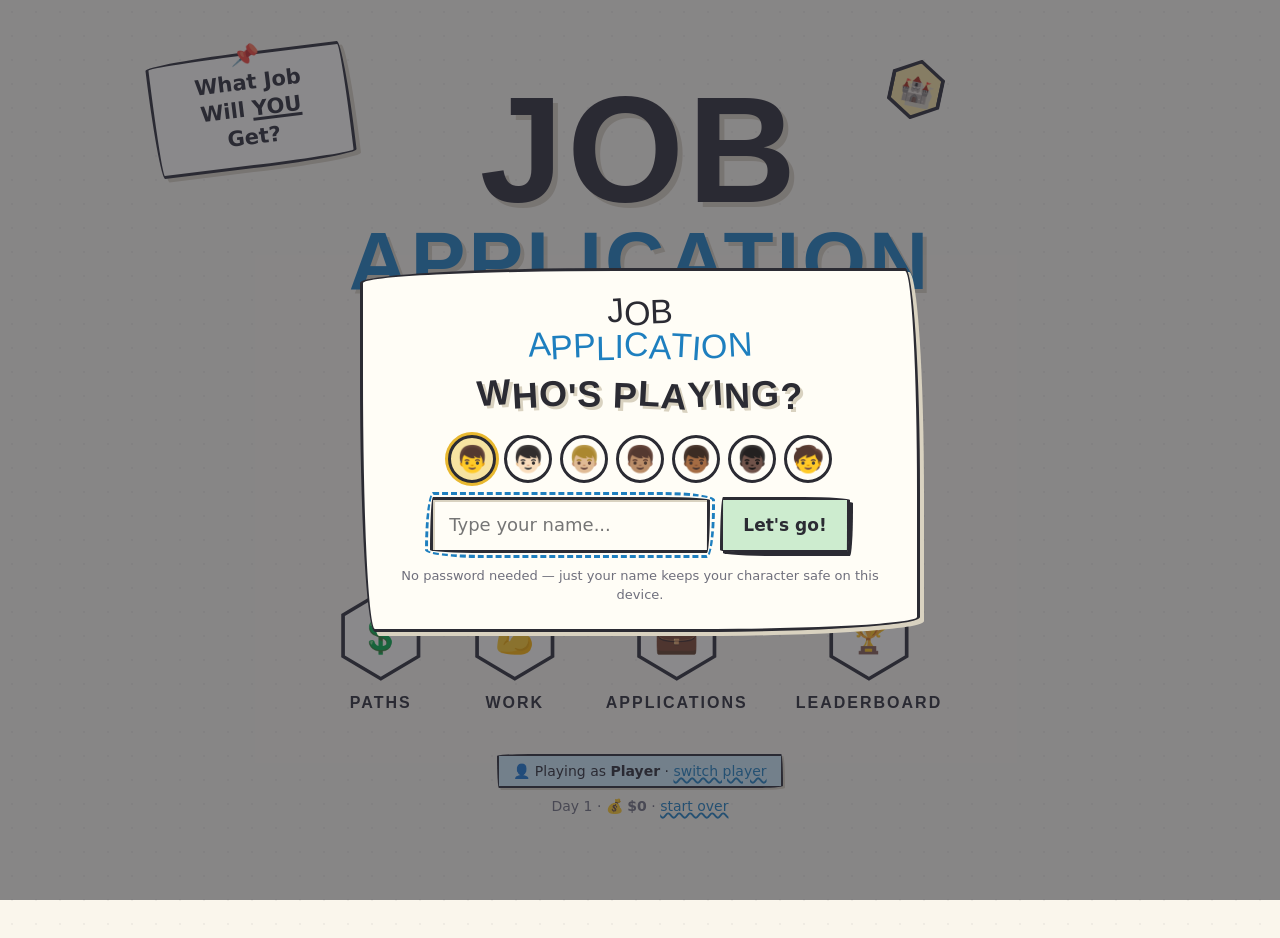
==== index.html @ 4b3ba208 "Add two jobs: Athlete (big pay, short career) and Hardware Store Owner (franchise) ATHLETE 🏀 (epic, " ====
<!DOCTYPE html>
<html lang="en">
<head>
  <meta charset="utf-8">
  <meta name="viewport" content="width=device-width, initial-scale=1">
  <title>Job Application — What Job Will YOU Get?</title>
  <link rel="icon" href="data:image/svg+xml,<svg xmlns=%22http://www.w3.org/2000/svg%22 viewBox=%220 0 100 100%22><text y=%22.9em%22 font-size=%2290%22>🎣</text></svg>">
  <link rel="stylesheet" href="css/style.css">
</head>
<body data-page="home">
  <header id="site-header" hidden></header>
  <main>
    <div class="home-hero">
      <div class="flag">What Job<br>Will <u>YOU</u><br>Get?</div>

      <h1 class="logo">
        <span class="logo-line" data-spiky>JOB</span>
        <span class="logo-badge hex hex-gold"><span>🏰</span></span>
        <span class="logo-line logo-line2" data-spiky>APPLICATION</span>
      </h1>
      <div class="byline">By Jing &amp; Ash Games <span id="home-mythical" class="mythical-badge" hidden title="Owner of the Rainbow Black Diamond Mythical Chest">🌈👑</span></div>

      <a class="play-btn" href="levels.html" data-nav="levels" aria-label="Play">
        <span class="play-tri"></span>
      </a>
      <div class="play-label" data-spiky>PLAY</div>

      <nav class="home-nav">
        <a class="hex-nav" href="paths.html" data-nav="paths">
          <span class="hex"><span>💲</span></span><b>PATHS</b>
        </a>
        <a class="hex-nav" href="levels.html" data-nav="levels">
          <span class="hex"><span>💪</span></span><b>WORK</b>
        </a>
        <a class="hex-nav" href="applications.html" data-nav="applications">
          <span class="hex"><span>💼</span></span><b>APPLICATIONS</b>
        </a>
        <a class="hex-nav" href="leaderboard.html" data-nav="leaderboard">
          <span class="hex"><span>🏆</span></span><b>LEADERBOARD</b>
        </a>
      </nav>

      <section class="home-board" id="home-board" hidden>
        <h3 class="home-board-title" data-spiky>🏆 TOP PLAYERS</h3>
        <div class="lb-list" id="home-board-list"></div>
        <a class="home-board-link linkish" href="leaderboard.html" data-nav="leaderboard">See the full top 15 →</a>
      </section>

      <footer class="home-footer">
        <div class="home-playing">👤 Playing as <b id="home-player">Player</b> · <button class="linkish" id="home-switch">switch player</button></div>
        <div>Day <span id="home-day">1</span> · 💰 <b id="home-wealth">$0</b> · <button class="linkish" id="home-reset">start over</button></div>
      </footer>
    </div>
  </main>

  <script src="js/data.js"></script>
  <script src="js/state.js"></script>
  <script src="js/cloud.js"></script>
  <script src="js/ui.js"></script>
  <script src="js/games/engine.js"></script>
  <script src="js/games/fishing.js"></script>
  <script src="js/games/workshift.js"></script>
  <script src="js/games/chef.js"></script>
  <script src="js/games/miner.js"></script>
  <script src="js/games/prisoner.js"></script>
  <script src="js/games/soldier.js"></script>
  <script src="js/games/peasant.js"></script>
  <script src="js/games/beekeeper.js"></script>
  <script src="js/games/nomad.js"></script>
  <script src="js/games/teacher.js"></script>
  <script src="js/games/criminal.js"></script>
  <script src="js/games/gamer.js"></script>
  <script src="js/games/bodyguard.js"></script>
  <script src="js/games/engineer.js"></script>
  <script src="js/games/executioner.js"></script>
  <script src="js/games/bountyhunter.js"></script>
  <script src="js/games/firefighter.js"></script>
  <script src="js/games/hardware.js"></script>
  <script src="js/games/athlete.js"></script>
  <script src="js/games/dungeoneer.js"></script>
  <script src="js/games/deadshot.js"></script>
  <script src="js/games/jobapplicator.js"></script>
  <script src="js/games/frogkeeper.js"></script>
  <script src="js/games/king.js"></script>
  <script src="js/apply.js"></script>
  <script src="js/pages/home.js"></script>
  <script src="js/pages/paths.js"></script>
  <script src="js/pages/applications.js"></script>
  <script src="js/pages/levels.js"></script>
  <script src="js/pages/leaderboard.js"></script>
  <script>Boot();</script>
</body>
</html>
---- css/style.css ----
/* ============================================================
   JOB APPLICATION — the look.
   A pencil sketch that came to life: warm paper, graphite ink,
   marker-blue sea, coin gold. Hexagons everywhere (Asher's
   signature shape) and every border a little bit wobbly,
   like it was drawn by hand.
   ============================================================ */

:root {
  --paper: #faf6ec;
  --paper-2: #f3edde;
  --paper-shadow: #d9d2c0;
  --ink: #2b2b33;
  --pencil: #6f6f7c;
  --sea: #1e7fbf;
  --sea-light: #cde9f6;
  --money: #e8b830;
  --money-light: #f7e3a1;
  --go: #3fa555;
  --go-light: #cdeccf;
  --danger: #d9534f;
  --danger-light: #f6cccb;

  --font-display: 'Impact', 'Arial Black', 'Franklin Gothic Bold', sans-serif;
  --font-body: 'Trebuchet MS', 'Comic Sans MS', 'Segoe UI', system-ui, sans-serif;

  /* the hand-drawn wobble */
  --wobble: 255px 15px 225px 15px / 15px 225px 15px 255px;
  --wobble-2: 15px 225px 15px 255px / 255px 15px 225px 15px;
}

* { box-sizing: border-box; }

html, body { margin: 0; padding: 0; }

body {
  background-color: var(--paper);
  background-image: radial-gradient(rgba(43, 43, 51, 0.05) 1px, transparent 1.5px);
  background-size: 24px 24px;
  color: var(--ink);
  font-family: var(--font-body);
  line-height: 1.45;
  min-height: 100vh;
}

main { max-width: 1100px; margin: 0 auto; padding: 18px 18px 60px; }

h1 {
  font-family: var(--font-display);
  font-size: clamp(44px, 7vw, 72px);
  letter-spacing: 2px;
  margin: 10px 0 18px;
  text-shadow: 4px 4px 0 var(--paper-shadow);
}

h2 { font-family: var(--font-display); letter-spacing: 1px; }

/* spiky hand-lettering: each letter gets its own tilt (set by JS) */
.spiky span { display: inline-block; }

u { text-decoration-thickness: 3px; }

/* ---- hand-drawn cards & buttons ------------------------------ */
.card {
  background: #fffdf6;
  border: 3px solid var(--ink);
  border-radius: var(--wobble);
  box-shadow: 4px 4px 0 var(--paper-shadow);
  padding: 16px 18px;
}

.card h3 {
  margin: 0 0 8px;
  font-size: 14px;
  letter-spacing: 2px;
  text-transform: uppercase;
  color: var(--pencil);
}

.btn {
  display: inline-flex;
  align-items: center;
  justify-content: center;
  gap: 8px;
  font-family: var(--font-body);
  font-weight: bold;
  font-size: 17px;
  color: var(--ink);
  background: #fffdf6;
  border: 3px solid var(--ink);
  border-radius: var(--wobble-2);
  box-shadow: 3px 3px 0 var(--ink);
  padding: 10px 20px;
  cursor: pointer;
  text-decoration: none;
  transition: transform 0.06s ease, box-shadow 0.06s ease;
  touch-action: manipulation;
}

.btn:active { transform: translate(3px, 3px); box-shadow: 0 0 0 var(--ink); }
.btn:disabled { opacity: 0.55; cursor: default; }
.btn-go { background: var(--go-light); }
.btn-danger { background: var(--danger-light); }
.btn-money { background: var(--money-light); }
.btn-wait { background: var(--paper-2); }

.btn:focus-visible, a:focus-visible {
  outline: 3px dashed var(--sea);
  outline-offset: 3px;
}

.linkish {
  background: none; border: none; padding: 0;
  font: inherit; color: var(--sea);
  text-decoration: underline wavy 1.5px;
  cursor: pointer;
}

.shake { animation: shake 0.4s ease; }
@keyframes shake {
  0%, 100% { transform: translateX(0); }
  25% { transform: translateX(-6px) rotate(-2deg); }
  75% { transform: translateX(6px) rotate(2deg); }
}

.hint { color: var(--pencil); font-size: 14px; }

.danger-text { color: var(--danger); }

/* ---- hexagons (Asher's favorite shape) ----------------------- */
.hex {
  --hex-size: 64px;
  width: var(--hex-size);
  height: calc(var(--hex-size) * 1.05);
  clip-path: polygon(50% 0%, 96% 26%, 96% 74%, 50% 100%, 4% 74%, 4% 26%);
  background: var(--ink);
  display: grid;
  place-items: center;
  flex: none;
}

.hex > span {
  width: calc(100% - 8px);
  height: calc(100% - 8px);
  clip-path: polygon(50% 0%, 96% 26%, 96% 74%, 50% 100%, 4% 74%, 4% 26%);
  background: #fffdf6;
  display: grid;
  place-items: center;
  font-size: calc(var(--hex-size) * 0.42);
  font-weight: bold;
}

.hex-small { --hex-size: 38px; margin-left: auto; }
.hex-gold > span { background: var(--money-light); }

/* ---- top bar -------------------------------------------------- */
#site-header {
  position: sticky;
  top: 0;
  z-index: 30;
  display: flex;
  align-items: center;
  gap: 12px;
  padding: 10px 16px;
  background: var(--paper);
  border-bottom: 3px solid var(--ink);
}

#site-header[hidden] { display: none; }

.home-hex {
  font-size: 22px;
  text-decoration: none;
  border: 3px solid var(--ink);
  border-radius: var(--wobble-2);
  background: #fffdf6;
  padding: 4px 10px;
  box-shadow: 2px 2px 0 var(--paper-shadow);
}

#site-header nav { display: flex; gap: 6px; flex-wrap: wrap; }

#site-header nav a {
  font-family: var(--font-display);
  font-size: 15px;
  letter-spacing: 1.5px;
  color: var(--ink);
  text-decoration: none;
  padding: 7px 13px;
  border: 3px solid transparent;
  border-radius: var(--wobble-2);
}

#site-header nav a:hover { border-color: var(--ink); }
#site-header nav a.active {
  border-color: var(--ink);
  background: var(--money-light);
  box-shadow: 2px 2px 0 var(--paper-shadow);
}

.wealth-pill {
  margin-left: auto;
  border: 3px solid var(--ink);
  border-radius: var(--wobble);
  background: var(--money-light);
  padding: 6px 14px;
  font-size: 16px;
  white-space: nowrap;
  box-shadow: 2px 2px 0 var(--paper-shadow);
}

.wealth-pill b { font-variant-numeric: tabular-nums; }

.player-pill {
  margin-left: auto;
  font-family: var(--font-body);
  font-size: 15px;
  border: 3px solid var(--ink);
  border-radius: var(--wobble);
  background: var(--sea-light);
  padding: 6px 12px;
  cursor: pointer;
  white-space: nowrap;
  box-shadow: 2px 2px 0 var(--paper-shadow);
}

.player-pill + .wealth-pill { margin-left: 0; }
.player-pill:active { transform: translate(2px, 2px); box-shadow: 0 0 0 var(--paper-shadow); }

/* ---- HOME ------------------------------------------------------ */
.home-hero {
  min-height: calc(100vh - 40px);
  display: flex;
  flex-direction: column;
  align-items: center;
  justify-content: center;
  text-align: center;
  position: relative;
  padding: 30px 8px;
}

.flag {
  position: absolute;
  top: 4%;
  left: 4%;
  width: 200px;
  transform: rotate(-7deg);
  background: #fffdf6;
  border: 3px solid var(--ink);
  border-radius: var(--wobble);
  box-shadow: 4px 4px 0 var(--paper-shadow);
  padding: 14px 16px;
  font-size: 21px;
  font-weight: bold;
  line-height: 1.3;
}

.flag::before {
  content: '📌';
  position: absolute;
  top: -14px;
  left: 50%;
  transform: translateX(-50%) rotate(10deg);
  font-size: 22px;
}

.logo { margin: 0; position: relative; line-height: 0.95; }

.logo-line {
  display: block;
  font-family: var(--font-display);
  font-size: clamp(72px, 15vw, 150px);
  letter-spacing: 4px;
  text-shadow: 5px 5px 0 var(--paper-shadow);
}

.logo-line2 {
  font-size: clamp(38px, 8vw, 82px);
  letter-spacing: 3px;
  color: var(--sea);
  text-shadow: 4px 4px 0 var(--paper-shadow);
}

.logo-badge {
  --hex-size: 58px;
  position: absolute;
  top: -20px;
  right: -14px;
  transform: rotate(12deg);
}

.byline {
  margin-top: 14px;
  color: var(--pencil);
  font-size: 16px;
  text-decoration: underline wavy 1.5px;
}

.mythical-badge { text-decoration: none; font-size: 18px; }

.play-btn {
  margin-top: 38px;
  width: 118px;
  height: 118px;
  border: 7px solid var(--ink);
  border-radius: 50%;
  background: #fffdf6;
  display: grid;
  place-items: center;
  box-shadow: 5px 5px 0 var(--paper-shadow);
  transition: transform 0.12s ease;
}

.play-btn:hover { transform: scale(1.07) rotate(-3deg); }
.play-btn:active { transform: scale(0.96); }

.play-tri {
  width: 0;
  height: 0;
  border-left: 46px solid var(--ink);
  border-top: 29px solid transparent;
  border-bottom: 29px solid transparent;
  margin-left: 12px;
}

.play-label {
  margin-top: 10px;
  font-family: var(--font-display);
  font-size: 30px;
  letter-spacing: 6px;
}

.home-nav {
  display: flex;
  gap: clamp(18px, 5vw, 48px);
  margin-top: 44px;
  flex-wrap: wrap;
  justify-content: center;
}

.hex-nav {
  display: flex;
  flex-direction: column;
  align-items: center;
  gap: 10px;
  text-decoration: none;
  color: var(--ink);
}

.hex-nav .hex { --hex-size: 86px; transition: transform 0.12s ease; }
.hex-nav:hover .hex { transform: rotate(-6deg) scale(1.08); }
.hex-nav b { font-family: var(--font-display); letter-spacing: 2px; font-size: 16px; }

.home-footer { margin-top: 40px; color: var(--pencil); font-size: 14px; display: grid; gap: 8px; justify-items: center; }

.home-playing {
  background: var(--sea-light);
  border: 2.5px solid var(--ink);
  border-radius: var(--wobble);
  padding: 5px 14px;
  color: var(--ink);
  box-shadow: 2px 2px 0 var(--paper-shadow);
}

/* ---- PATHS ------------------------------------------------------ */
.paths-layout {
  display: grid;
  grid-template-columns: 280px 1fr;
  gap: 20px;
  align-items: start;
}

.paths-side { display: grid; gap: 16px; }

.your-path-card { text-align: center; }
.path-name { font-family: var(--font-display); font-size: 34px; letter-spacing: 1px; }
.path-emoji { font-size: 44px; margin-top: 6px; }

.change-card { transform: rotate(-1deg); }

.trail {
  position: relative;
  min-height: 720px;
  overflow: hidden;
  border-radius: var(--wobble-2);
}

.trail svg { position: absolute; inset: 0; width: 100%; height: 100%; }

.trail-watermark {
  position: absolute;
  inset: 0;
  display: grid;
  place-items: center;
  font-family: var(--font-display);
  font-size: clamp(54px, 10vw, 110px);
  letter-spacing: 6px;
  color: rgba(43, 43, 51, 0.07);
  -webkit-text-stroke: 2px rgba(43, 43, 51, 0.14);
  transform: rotate(-9deg);
  pointer-events: none;
  user-select: none;
}

.trail-nodes { position: absolute; inset: 0; }

.trail-node {
  position: absolute;
  transform: translate(-50%, -50%);
  display: flex;
  flex-direction: column;
  align-items: center;
  gap: 6px;
}

.trail-node .hex { --hex-size: 72px; }

.trail-node.boss .hex { --hex-size: 96px; }

.trail-node.locked .hex > span { background: #4a4a55; font-size: 30px; }
.trail-node.boss.locked .hex { background: #1c1c22; }
.trail-node.boss.locked .hex > span { background: #33333d; }

.trail-node.current .hex { background: var(--money); animation: node-pulse 1.6s ease infinite; }
.trail-node.current .hex > span { background: var(--money-light); }

.trail-node.done .hex { background: var(--go); }
.trail-node.done .hex > span { background: var(--go-light); color: var(--go); font-size: 34px; }

@keyframes node-pulse {
  0%, 100% { transform: scale(1); }
  50% { transform: scale(1.06) rotate(2deg); }
}

.node-label {
  background: #fffdf6;
  border: 2.5px solid var(--ink);
  border-radius: var(--wobble);
  padding: 3px 10px;
  font-size: 13px;
  white-space: nowrap;
  box-shadow: 2px 2px 0 var(--paper-shadow);
}

.trail-node.locked .node-label { color: var(--pencil); background: var(--paper-2); }

/* ---- APPLICATIONS ------------------------------------------------ */
.apps-layout {
  display: grid;
  grid-template-columns: minmax(300px, 5fr) 7fr;
  gap: 26px;
  align-items: start;
}

.script-label {
  font-family: 'Comic Sans MS', 'Segoe Print', 'Bradley Hand', cursive;
  font-size: 30px;
  margin: 0 0 12px;
  transform: rotate(-2deg);
}

.offer-timer {
  display: inline-block;
  margin-bottom: 12px;
  border: 2.5px solid var(--ink);
  border-radius: var(--wobble);
  background: var(--sea-light);
  padding: 4px 12px;
  font-size: 14px;
  font-weight: bold;
  font-variant-numeric: tabular-nums;
  box-shadow: 2px 2px 0 var(--paper-shadow);
}

.offer-card { margin-bottom: 16px; }
.empty-card { color: var(--pencil); text-align: center; }

.job-card-head { display: flex; align-items: center; gap: 10px; flex-wrap: wrap; }
.job-card-name { font-size: 22px; }

.rarity-chip {
  border: 2.5px solid var(--chip, var(--pencil));
  color: var(--chip, var(--pencil));
  border-radius: var(--wobble);
  padding: 1px 10px;
  font-size: 13px;
  font-weight: bold;
  background: #fffdf6;
}

.job-card-stats { margin-top: 10px; display: grid; gap: 3px; font-size: 15px; }

.offer-actions { display: flex; gap: 12px; margin-top: 14px; }

/* the shop */
.shop { position: relative; }

.shop-sign-post { text-align: center; margin-bottom: 14px; }

.shop-sign {
  display: inline-block;
  font-family: var(--font-display);
  font-size: 34px;
  letter-spacing: 5px;
  background: #fffdf6;
  border: 3.5px solid var(--ink);
  border-radius: var(--wobble);
  box-shadow: 4px 4px 0 var(--paper-shadow);
  padding: 8px 34px;
  transform: rotate(-2deg);
  position: relative;
}

.shop-sign::before {
  content: '';
  position: absolute;
  top: -26px;
  left: 50%;
  width: 3px;
  height: 26px;
  background: var(--ink);
}

.shop-head-row { display: flex; align-items: center; gap: 14px; flex-wrap: wrap; }

.shop-section {
  font-family: var(--font-display);
  font-size: 24px;
  letter-spacing: 3px;
  margin: 18px 0 10px;
  border: 3px solid var(--ink);
  border-radius: var(--wobble-2);
  display: inline-block;
  padding: 3px 16px;
  background: var(--sea-light);
  box-shadow: 3px 3px 0 var(--paper-shadow);
}

.luck-pill {
  border: 2.5px solid var(--ink);
  border-radius: var(--wobble);
  background: var(--go-light);
  padding: 4px 12px;
  font-size: 14px;
}

.shop-grid {
  display: grid;
  grid-template-columns: repeat(auto-fill, minmax(155px, 1fr));
  gap: 14px;
}

.shop-item {
  display: flex;
  flex-direction: column;
  align-items: center;
  gap: 7px;
  text-align: center;
  padding: 14px 10px;
}

.shop-item.owned { background: var(--paper-2); border-style: dashed; }
.shop-emoji { font-size: 42px; line-height: 1; }
.shop-name { font-size: 15px; }
.shop-blurb { font-size: 13px; color: var(--pencil); flex: 1; }
.shop-stock { font-size: 11px; color: var(--pencil); letter-spacing: .3px; }
.lucky-complete { grid-column: 1 / -1; background: var(--money-light); }
.shop-note { font-size: 12px; color: var(--pencil); margin: -2px 0 8px; }
.potion-item .shop-emoji { animation: potion-bob 2.4s ease-in-out infinite; }
.potion-glug { font-size: 72px; text-align: center; animation: potion-bob 1.6s ease-in-out infinite; }
.potion-reveal { text-align: center; }
@keyframes potion-bob { 0%, 100% { transform: translateY(0) rotate(-3deg); } 50% { transform: translateY(-5px) rotate(3deg); } }

.owned-badge {
  border: 2.5px solid var(--money);
  color: #9a7714;
  background: var(--money-light);
  border-radius: var(--wobble);
  font-weight: bold;
  font-size: 13px;
  padding: 3px 12px;
}

.mythical {
  margin-top: 20px;
  background: var(--ink);
  color: var(--paper);
  border: 4px solid transparent;
  border-image: linear-gradient(60deg, #e74c3c, #e8b830, #3fa555, #1e7fbf, #8d5bd4, #e74c3c) 1;
  box-shadow: 5px 5px 0 var(--paper-shadow);
}

.mythical-inner { text-align: center; display: grid; gap: 8px; justify-items: center; }
.mythical .shop-name { font-size: 18px; }
.mythical .shop-blurb { color: #cfcfd8; }
.mythical-emoji { font-size: 56px; animation: myth-glow 2.4s ease infinite; }
.mythical-actions { display: flex; gap: 12px; flex-wrap: wrap; justify-content: center; }

@keyframes myth-glow {
  0%, 100% { transform: scale(1) rotate(-3deg); filter: drop-shadow(0 0 2px #fff); }
  50% { transform: scale(1.12) rotate(3deg); filter: drop-shadow(0 0 12px #ffe9a8); }
}

/* ---- LEVELS: fishing & work days ---------------------------------- */
.fishing-layout, .work-layout {
  display: grid;
  grid-template-columns: 265px 1fr;
  gap: 18px;
  align-items: start;
  margin-top: 8px;
}

.fishing-side { display: grid; gap: 14px; }

.hud-card .hud-job { font-family: var(--font-display); font-size: 24px; letter-spacing: 1px; }
.hud-line { font-size: 15px; margin: 3px 0; color: var(--ink); }
.hp-line .hearts { font-size: 16px; letter-spacing: 2px; vertical-align: middle; }

.collection { list-style: none; margin: 0; padding: 0; max-height: 240px; overflow-y: auto; }
.collection li {
  display: flex;
  justify-content: space-between;
  gap: 10px;
  padding: 4px 2px;
  border-bottom: 2px dashed var(--paper-shadow);
  font-size: 15px;
}
.collection li b { font-variant-numeric: tabular-nums; white-space: nowrap; }
.collection li.empty { color: var(--pencil); border: none; }
.collection-total { margin-top: 8px; font-size: 16px; }
.collection-total b { color: #9a7714; }

/* the fishing ROD card + the per-job GEAR card + upgrades */
.rod-name, .gear-now { font-size: 18px; margin-bottom: 2px; }
.rod-emoji, .gear-emoji { font-size: 22px; }
.rod-buy, .gear-buy { width: 100%; margin-top: 8px; font-size: 14px; }
.rod-hint { margin: 6px 0 0; font-size: 13px; text-align: center; }
.rod-max {
  margin-top: 8px; text-align: center; font-family: var(--font-display);
  letter-spacing: 1px; color: #9a7714;
}

.fishing-main { display: flex; flex-direction: column; gap: 12px; align-items: center; }

.shift-bar {
  position: relative;
  width: 100%;
  height: 30px;
  border: 3px solid var(--ink);
  border-radius: var(--wobble);
  background: #fffdf6;
  overflow: hidden;
  box-shadow: 3px 3px 0 var(--paper-shadow);
}

.shift-bar.small { height: 22px; box-shadow: none; }

.shift-fill {
  height: 100%;
  width: 100%;
  background: repeating-linear-gradient(-45deg, var(--money-light), var(--money-light) 12px, var(--money) 12px, var(--money) 24px);
  transition: width 0.2s linear;
}

.shift-bar span {
  position: absolute;
  right: 12px;
  top: 50%;
  transform: translateY(-50%);
  font-weight: bold;
  font-size: 14px;
  white-space: nowrap;
}

.canvas-frame {
  position: relative;
  width: 100%;
  padding: 6px;
  border-radius: var(--wobble-2);
}

.canvas-frame canvas {
  display: block;
  width: 100%;
  height: auto;
  border-radius: 12px;
  cursor: crosshair;
  /* The canvas owns every touch gesture on it: taps fire instantly and
     finger-drags track properly, instead of the browser stealing them
     for scrolling/zoom (which made games feel dead to the touch). */
  touch-action: none;
  user-select: none;
  -webkit-user-select: none;
  -webkit-touch-callout: none;
}

.action-btn { font-size: 24px; padding: 14px 42px; min-width: 240px; }

/* the CATCH! banner */
.catch-banner {
  position: absolute;
  left: 50%;
  top: 12%;
  transform: translateX(-50%);
  text-align: center;
  pointer-events: none;
  animation: banner-pop 0.25s ease;
  width: max-content;
  max-width: 90%;
}

@keyframes banner-pop {
  from { transform: translateX(-50%) scale(0.4); opacity: 0; }
  to { transform: translateX(-50%) scale(1); opacity: 1; }
}

.catch-word {
  font-family: var(--font-display);
  font-size: clamp(40px, 7vw, 64px);
  letter-spacing: 3px;
  transform: rotate(-4deg);
  text-shadow:
    -2px -2px 0 #fff, 2px -2px 0 #fff, -2px 2px 0 #fff, 2px 2px 0 #fff,
    5px 5px 0 var(--paper-shadow);
  position: relative;
  display: inline-block;
}

.catch-word::before, .catch-word::after {
  content: '';
  position: absolute;
  top: 50%;
  width: 40px;
  height: 6px;
  background: var(--ink);
  border-radius: 3px;
}

.catch-word::before { left: -56px; transform: rotate(-24deg); }
.catch-word::after { right: -56px; transform: rotate(24deg); }

.catch-fish { font-size: 24px; font-weight: bold; text-shadow: -1.5px -1.5px 0 #fff, 1.5px -1.5px 0 #fff, -1.5px 1.5px 0 #fff, 1.5px 1.5px 0 #fff; }

.catch-value {
  display: inline-block;
  margin-top: 8px;
  background: var(--money-light);
  border: 3px solid var(--ink);
  border-radius: var(--wobble);
  padding: 4px 16px;
  font-weight: bold;
  font-size: 18px;
  box-shadow: 3px 3px 0 rgba(43, 43, 51, 0.25);
}

.catch-banner.legendary .catch-word { color: #9a7714; }
.catch-banner.epic .catch-word { color: #7a4fb0; }
.catch-banner.divine .catch-word { color: #c0398a; }
.catch-banner.stolen .catch-word { color: var(--danger); font-size: 44px; }

/* the rarest tier: a shimmering rainbow "CATCH!" for the Black Diamond Jingfish */
.catch-banner.transcendent .catch-word {
  background: linear-gradient(90deg, #e74c3c, #e8b830, #3fa555, #1e7fbf, #8d5bd4, #e74c3c);
  background-size: 200% 100%;
  -webkit-background-clip: text; background-clip: text;
  -webkit-text-fill-color: transparent; color: transparent;
  text-shadow: none;
  -webkit-text-stroke: 2.5px rgba(43, 43, 51, 0.7);
  animation: rainbow-shift 2s linear infinite;
}
@keyframes rainbow-shift { to { background-position: 200% 0; } }

.catch-banner.transcendent .fish-rarity {
  color: #7c3aed;
  border-image: linear-gradient(90deg, #e74c3c, #e8b830, #3fa555, #1e7fbf, #8d5bd4, #e74c3c) 1;
}

/* the rarity chip on a fish catch (common has none) */
.fish-rarity {
  display: inline-block;
  margin-top: 6px;
  border: 2.5px solid var(--chip, var(--pencil));
  color: var(--chip, var(--pencil));
  background: #fffdf6;
  border-radius: var(--wobble);
  padding: 1px 12px;
  font-size: 14px;
  font-weight: bold;
  letter-spacing: 1px;
  text-transform: uppercase;
}

/* work day */
.work-scene {
  width: 100%;
  min-height: 340px;
  position: relative;
  display: flex;
  flex-direction: column;
  align-items: center;
  justify-content: center;
  gap: 14px;
  overflow: hidden;
}

.work-emoji { font-size: 110px; line-height: 1; transition: transform 0.09s ease; }
.work-title { font-family: var(--font-display); font-size: 22px; letter-spacing: 1px; }
.work-taps { min-height: 26px; font-size: 18px; }

.danger-overlay {
  position: absolute;
  inset: 0;
  background: rgba(250, 240, 214, 0.96);
  border: 6px solid var(--danger);
  border-radius: inherit;
  display: flex;
  flex-direction: column;
  align-items: center;
  justify-content: center;
  gap: 16px;
  z-index: 5;
}

.danger-word {
  font-family: var(--font-display);
  font-size: clamp(26px, 5vw, 44px);
  color: var(--danger);
  letter-spacing: 2px;
  animation: danger-flash 0.35s steps(2) infinite;
}

@keyframes danger-flash { 50% { opacity: 0.35; } }

.danger-tap { font-size: 24px; padding: 16px 40px; }

.danger-timer {
  width: 60%;
  height: 14px;
  border: 3px solid var(--ink);
  border-radius: var(--wobble);
  overflow: hidden;
  background: #fffdf6;
}

.danger-timer-fill { height: 100%; width: 100%; background: var(--danger); }

/* ---- popups: modal, toast, confetti, money ------------------------ */
.overlay {
  position: fixed;
  inset: 0;
  background: rgba(43, 43, 51, 0.55);
  display: grid;
  place-items: center;
  z-index: 60;
  padding: 16px;
}

.modal {
  position: relative;
  max-width: 560px;
  width: 100%;
  max-height: 88vh;
  overflow-y: auto;
  padding: 24px;
  animation: banner-pop 0.22s ease;
  transform-origin: center;
}

@keyframes modal-pop { from { transform: scale(0.6); opacity: 0; } }

.modal-x {
  position: absolute;
  top: 10px;
  right: 12px;
  border: 2.5px solid var(--ink);
  background: #fffdf6;
  border-radius: 50%;
  width: 34px;
  height: 34px;
  font-size: 15px;
  font-weight: bold;
  cursor: pointer;
}

.day-summary { text-align: center; }
.day-summary h2 { font-size: clamp(30px, 5vw, 42px); margin: 4px 0 12px; text-shadow: 3px 3px 0 var(--paper-shadow); }
.day-summary .collection { max-height: 200px; text-align: left; margin: 10px auto; max-width: 360px; }
.day-summary .job-card { text-align: left; margin: 10px 0; }

.promo-banner {
  background: var(--money-light);
  border: 3px solid var(--ink);
  border-radius: var(--wobble);
  padding: 10px 14px;
  font-size: 17px;
  margin-bottom: 10px;
}

.summary-salary { font-size: 20px; margin: 12px 0; }
.summary-salary b { color: #9a7714; }

.summary-actions {
  display: flex;
  gap: 12px;
  justify-content: center;
  flex-wrap: wrap;
  margin-top: 16px;
}

.toast {
  position: fixed;
  left: 50%;
  bottom: 26px;
  transform: translate(-50%, 20px);
  background: var(--ink);
  color: var(--paper);
  border-radius: var(--wobble);
  padding: 12px 22px;
  font-weight: bold;
  font-size: 16px;
  opacity: 0;
  transition: transform 0.25s ease, opacity 0.25s ease;
  z-index: 80;
  max-width: 90vw;
  text-align: center;
}

.toast.show { transform: translate(-50%, 0); opacity: 1; }

.confetti {
  position: fixed;
  top: -6vh;
  z-index: 70;
  pointer-events: none;
  animation: confetti-fall 2.2s linear forwards;
}

@keyframes confetti-fall {
  to { transform: translateY(112vh) rotate(540deg); }
}

.money-pop {
  position: fixed;
  transform: translateX(-50%);
  font-weight: bold;
  font-size: 20px;
  color: #2f7d3f;
  text-shadow: 1px 1px 0 #fff;
  z-index: 75;
  pointer-events: none;
  animation: pop-rise 1.3s ease forwards;
}

.money-pop.down { color: var(--danger); }

@keyframes pop-rise {
  from { opacity: 0; margin-top: 0; }
  15% { opacity: 1; }
  to { opacity: 0; margin-top: 46px; }
}

/* chest opening */
.chest-emoji { font-size: 84px; margin: 10px 0; }
.chest-emoji.shaking { animation: chest-shake 0.9s ease; }

@keyframes chest-shake {
  0%, 100% { transform: rotate(0); }
  20% { transform: rotate(-12deg) scale(1.05); }
  40% { transform: rotate(10deg) scale(1.1); }
  60% { transform: rotate(-8deg) scale(1.15); }
  80% { transform: rotate(6deg) scale(1.2); }
}

/* ---- THE WHEEL ----------------------------------------------------- */
.wheel-wrap { text-align: center; }

.wheel-title { font-size: clamp(24px, 4vw, 34px); margin: 0 0 12px; text-shadow: 3px 3px 0 var(--paper-shadow); }

.wheel-stage {
  position: relative;
  width: min(74vw, 400px);
  margin: 0 auto;
}

.wheel-stage canvas { width: 100%; height: auto; display: block; }

.wheel-pointer {
  position: absolute;
  top: -16px;
  left: 50%;
  transform: translateX(-50%);
  font-size: 40px;
  color: var(--danger);
  text-shadow: -2px -2px 0 #fff, 2px -2px 0 #fff, -2px 2px 0 #fff, 2px 2px 0 #fff;
  z-index: 2;
}

.wheel-hub {
  position: absolute;
  top: 50%;
  left: 50%;
  transform: translate(-50%, -50%);
  width: 54px;
  height: 54px;
  background: #fffdf6;
  border: 4px solid var(--ink);
  border-radius: 50%;
  display: grid;
  place-items: center;
  font-size: 24px;
}

.wheel-spin-btn { margin-top: 16px; font-size: 20px; padding: 12px 34px; }
.wheel-note { color: var(--pencil); font-size: 14px; margin-bottom: 0; }

/* ---- WHO'S PLAYING? sign-in gate ------------------------------------ */
.signin { text-align: center; }

.signin-logo { font-family: var(--font-display); line-height: 1; margin-bottom: 6px; }
.signin-logo span { font-size: 34px; }
.signin-logo .signin-logo2 { color: var(--sea); font-size: 26px; display: block; }

.signin-title {
  font-size: clamp(26px, 5vw, 36px);
  margin: 6px 0 14px;
  text-shadow: 3px 3px 0 var(--paper-shadow);
}

.signin-sub { color: var(--pencil); font-size: 14px; margin-bottom: 8px; }

.signin-players { display: grid; gap: 10px; margin-bottom: 6px; }

.signin-player {
  display: flex;
  align-items: center;
  gap: 12px;
  text-align: left;
  background: #fffdf6;
  border: 3px solid var(--ink);
  border-radius: var(--wobble-2);
  box-shadow: 3px 3px 0 var(--paper-shadow);
  padding: 8px 14px;
  cursor: pointer;
  font: inherit;
  transition: transform 0.08s ease, box-shadow 0.08s ease;
}

.signin-player:hover { background: var(--money-light); }
.signin-player:active { transform: translate(3px, 3px); box-shadow: 0 0 0 var(--paper-shadow); }

.signin-avatar {
  font-size: 26px;
  width: 44px;
  height: 44px;
  flex: none;
  display: grid;
  place-items: center;
  background: var(--sea-light);
  border: 2.5px solid var(--ink);
  border-radius: 50%;
}

.signin-who { display: flex; flex-direction: column; line-height: 1.25; }
.signin-who b { font-size: 18px; }
.signin-who small { color: var(--pencil); font-variant-numeric: tabular-nums; }

.signin-or { color: var(--pencil); font-size: 13px; margin: 14px 0 10px; }

.signin-form { display: flex; gap: 10px; justify-content: center; flex-wrap: wrap; }

.signin-input {
  font: inherit;
  font-size: 18px;
  padding: 12px 16px;
  border: 3px solid var(--ink);
  border-radius: var(--wobble-2);
  background: #fffdf6;
  box-shadow: inset 2px 2px 0 var(--paper-shadow);
  min-width: 0;
  flex: 1 1 200px;
  max-width: 280px;
}

.signin-input:focus-visible { outline: 3px dashed var(--sea); outline-offset: 2px; }
.signin-go { flex: none; }
.signin-note { color: var(--pencil); font-size: 13px; margin: 14px 0 0; }

/* ---- sign-in avatar picker ------------------------------------------ */
.signin-avatars {
  display: flex; flex-wrap: wrap; gap: 8px; justify-content: center;
  margin: 4px 0 14px;
}
.signin-pick {
  font-size: 26px; width: 48px; height: 48px; line-height: 1;
  border: 3px solid var(--ink); border-radius: 50%;
  background: #fffdf6; cursor: pointer; padding: 0;
}
.signin-pick.picked { background: var(--money-light); box-shadow: 0 0 0 3px var(--money); }

/* ---- THE JOB APPLICATION -------------------------------------------- */
.apply { text-align: center; display: grid; gap: 12px; }

.apply-head { display: flex; align-items: center; gap: 14px; justify-content: center; }
.apply-avatar {
  font-size: 46px; width: 66px; height: 66px; flex: none;
  display: grid; place-items: center;
  border: 3px solid var(--ink); border-radius: 50%;
  background: var(--sea-light); box-shadow: 3px 3px 0 var(--paper-shadow);
}
.apply-title { text-align: left; }
.apply-title h2 { margin: 0; font-size: clamp(26px, 5vw, 36px); text-shadow: 3px 3px 0 var(--paper-shadow); }
.apply-job { font-size: 18px; font-weight: bold; margin-top: 2px; }

.apply-form { text-align: left; display: grid; gap: 6px; }
.apply-row { font-size: 15px; }
.apply-q { margin-top: 8px; font-weight: bold; }
.apply-reasons { display: grid; gap: 8px; margin-top: 4px; }
.apply-reason { justify-content: flex-start; text-align: left; font-weight: normal; font-size: 15px; }
.apply-reason.picked { background: var(--money-light); box-shadow: 3px 3px 0 var(--money); }

.apply-gauntlet {
  font-size: 13px; color: var(--pencil);
  border: 2px dashed var(--paper-shadow); border-radius: var(--wobble);
  padding: 6px 10px; display: inline-block; justify-self: center;
}

/* the APPROVED / DENIED rubber stamp */
.stamp {
  justify-self: center;
  font-family: var(--font-display); font-size: 34px; letter-spacing: 3px;
  padding: 4px 20px; border: 5px solid; border-radius: 8px;
  transform: rotate(-11deg); opacity: 0.92;
  animation: stamp-slam 0.4s cubic-bezier(.2,1.6,.4,1);
}
.stamp-approved { color: #2f7d3f; border-color: #2f7d3f; }
.stamp-denied { color: var(--danger); border-color: var(--danger); }
@keyframes stamp-slam { from { transform: rotate(-11deg) scale(2.4); opacity: 0; } }

/* the luck wheel */
.luck-stage { position: relative; width: min(70vw, 300px); margin: 4px auto 0; }
.luck-stage canvas { width: 100%; height: auto; display: block; }
.luck-stage .wheel-pointer {
  position: absolute; top: -14px; left: 50%; transform: translateX(-50%);
  font-size: 36px; color: var(--ink);
  text-shadow: -2px -2px 0 #fff, 2px -2px 0 #fff, -2px 2px 0 #fff, 2px 2px 0 #fff;
}

/* the full-screen skill-trial stage */
.trial-overlay { padding: 12px; }
.trial-stage {
  width: min(1120px, 97vw); max-height: 94vh; overflow-y: auto;
  background: var(--paper); border: 3px solid var(--ink);
  border-radius: var(--wobble-2); box-shadow: 5px 5px 0 rgba(0,0,0,.3);
  padding: 14px;
}

/* ---- small screens -------------------------------------------------- */
@media (max-width: 900px) {
  .paths-layout, .apps-layout, .fishing-layout, .work-layout { grid-template-columns: 1fr; }
  .fishing-side { order: 2; }
  .trail { min-height: 460px; }
  .flag {
    position: static;
    transform: rotate(-3deg);
    width: auto;
    max-width: 300px;
    margin-bottom: 18px;
  }
  .logo-badge { right: 2px; top: -16px; --hex-size: 44px; }
  .collection { max-height: 150px; }
}

/* ---- leaderboard ----------------------------------------------------- */
.lb-subtitle { text-align: center; font-size: 17px; margin: -6px 0 14px; color: var(--pencil); }
.lb-status { text-align: center; font-size: 14px; color: var(--pencil); margin-bottom: 14px; min-height: 20px; }
.lb-list { max-width: 640px; margin: 0 auto; display: flex; flex-direction: column; gap: 10px; }

.lb-row {
  display: flex;
  align-items: center;
  gap: 14px;
  padding: 10px 16px;
  background: var(--paper);
  border: 3px solid var(--ink);
  border-radius: var(--wobble);
  box-shadow: 3px 3px 0 var(--ink);
}
.lb-rank {
  flex: 0 0 46px;
  text-align: center;
  font-family: var(--font-display);
  font-size: 22px;
  letter-spacing: 1px;
}
.lb-emoji { flex: 0 0 auto; font-size: 32px; line-height: 1; }
.lb-who { flex: 1 1 auto; min-width: 0; }
.lb-name { font-size: 18px; font-weight: bold; white-space: nowrap; overflow: hidden; text-overflow: ellipsis; }
.lb-job { font-size: 13px; color: var(--pencil); }
.lb-score {
  flex: 0 0 auto;
  font-size: 19px;
  font-weight: bold;
  color: #9a7714;
  font-variant-numeric: tabular-nums;
  white-space: nowrap;
}
.lb-badge {
  font-size: 11px;
  background: var(--ink);
  color: var(--paper);
  border-radius: 6px;
  padding: 1px 6px;
  vertical-align: middle;
  letter-spacing: 1px;
}
.lb-badge.lb-founder { background: #c98a00; color: #fff; }
.lb-row.lb-top { background: var(--money-light); }
.lb-row.lb-top .lb-rank { font-size: 28px; }
.lb-row.lb-me { border-color: #1e7fbf; box-shadow: 3px 3px 0 #1e7fbf; }
.lb-gap { text-align: center; color: var(--pencil); letter-spacing: 4px; font-size: 20px; }
.lb-empty { text-align: center; color: var(--pencil); padding: 30px 10px; font-size: 16px; }

/* the compact "top players" preview on the home screen */
.home-board { width: 100%; max-width: 440px; margin: 26px auto 4px; }
.home-board-title { text-align: center; font-family: var(--font-display); font-size: 22px; letter-spacing: 1px; margin: 0 0 12px; }
.home-board .lb-list { gap: 8px; }
.home-board .lb-row { padding: 7px 12px; gap: 10px; box-shadow: 2px 2px 0 var(--ink); }
.home-board .lb-rank { flex-basis: 32px; font-size: 17px; }
.home-board .lb-emoji { font-size: 24px; }
.home-board .lb-name { font-size: 15px; }
.home-board .lb-job { font-size: 12px; }
.home-board .lb-score { font-size: 15px; }
.home-board-link { display: inline-block; margin-top: 12px; font-size: 15px; }

@media (max-width: 560px) {
  .lb-row { gap: 10px; padding: 9px 12px; }
  .lb-rank { flex-basis: 34px; font-size: 18px; }
  .lb-emoji { font-size: 26px; }
  .lb-name { font-size: 16px; }
  .lb-score { font-size: 16px; }
}

/* ---- peasant lottery (payday) --------------------------------------- */
.lottery-card {
  margin: 16px 0 4px;
  padding: 14px 16px;
  border: 3px dashed #c98a00;
  border-radius: var(--wobble);
  background: var(--money-light);
  text-align: center;
}
.lottery-head { font-family: var(--font-display); font-size: 22px; letter-spacing: 1px; color: #9a6b00; margin-bottom: 6px; }
.lottery-card p { font-size: 15px; margin-bottom: 10px; }
.lotto-odds { list-style: none; display: flex; flex-wrap: wrap; justify-content: center; gap: 5px 14px; margin: 0 0 12px; padding: 0; font-size: 14px; }
.lotto-odds .odd-pct { display: inline-block; min-width: 34px; font-weight: bold; color: #9a6b00; }
.lotto-buy-row { display: flex; gap: 10px; justify-content: center; flex-wrap: wrap; }
.lotto-reveal { margin-top: 12px; display: flex; flex-direction: column; gap: 6px; }
.lotto-reveal:empty { margin-top: 0; }
.lotto-ticket { font-size: 15px; padding: 8px 10px; border: 2px solid var(--ink); border-radius: 8px; background: var(--paper); }
.lotto-ticket.dud { color: var(--pencil); }
.lotto-ticket.meh { background: #eef4fb; }
.lotto-ticket.big { background: #fff2b8; border-color: #c98a00; font-size: 16px; }
.lotto-ticket.mega { background: #ffe08a; border-color: #c98a00; font-size: 18px; box-shadow: 2px 2px 0 #c98a00; }

/* debt — wealth in the red */
.in-debt { color: #d9534f !important; }

/* ---- calm mode ------------------------------------------------------- */
@media (prefers-reduced-motion: reduce) {
  *, *::before, *::after {
    animation-duration: 0.01ms !important;
    animation-iteration-count: 1 !important;
    transition-duration: 0.01ms !important;
  }
}
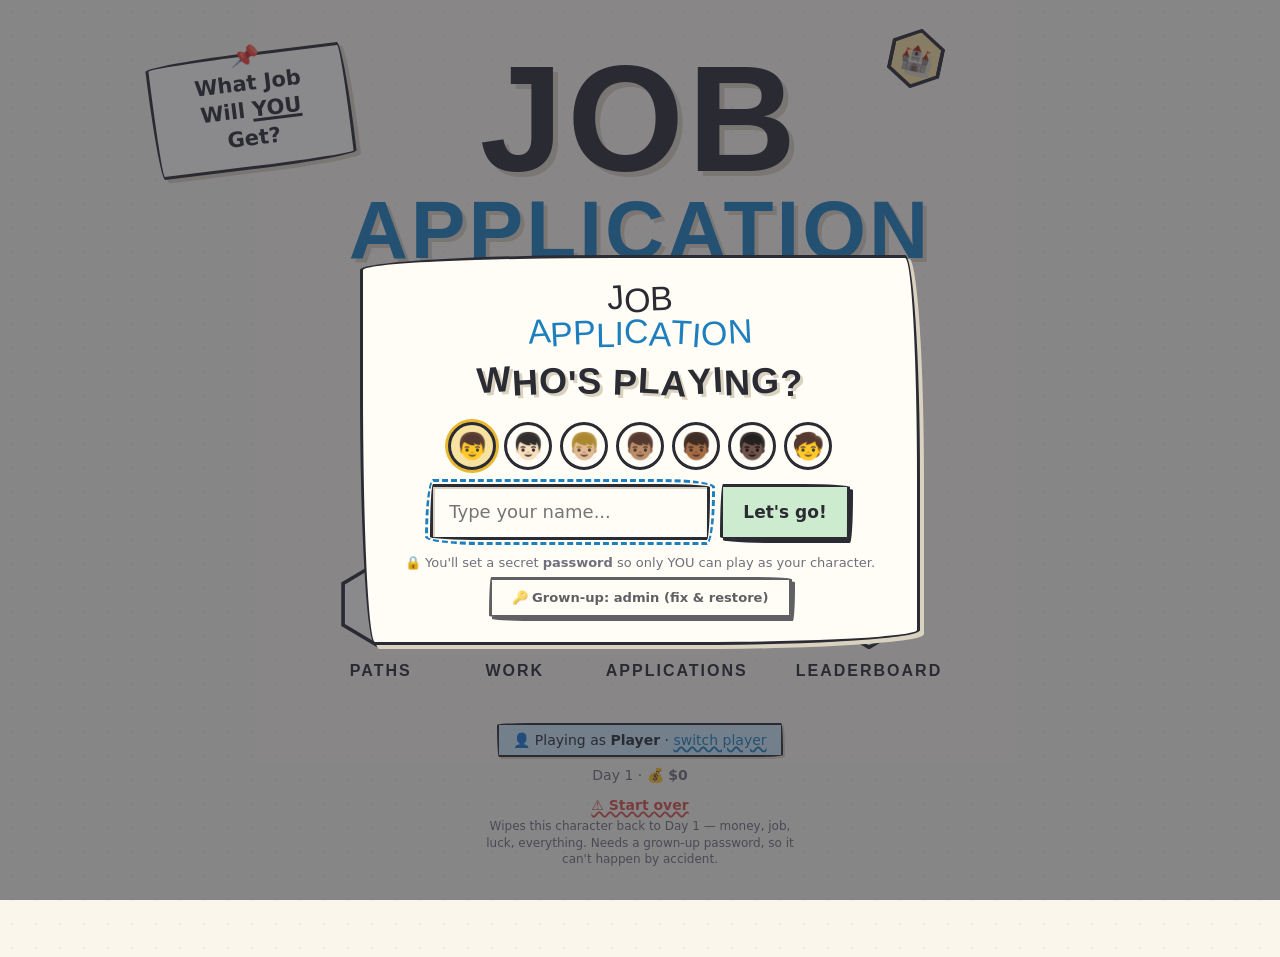
==== commit 547a0aa2: "Let players reset their own password, and warn before START OVER Players who forget their password n" ====
--- a/index.html
+++ b/index.html
@@ -43,12 +43,16 @@
       <section class="home-board" id="home-board" hidden>
         <h3 class="home-board-title" data-spiky>🏆 TOP PLAYERS</h3>
         <div class="lb-list" id="home-board-list"></div>
-        <a class="home-board-link linkish" href="leaderboard.html" data-nav="leaderboard">See the full top 15 →</a>
+        <a class="home-board-link linkish" href="leaderboard.html" data-nav="leaderboard">See all players →</a>
       </section>
 
       <footer class="home-footer">
         <div class="home-playing">👤 Playing as <b id="home-player">Player</b> · <button class="linkish" id="home-switch">switch player</button></div>
-        <div>Day <span id="home-day">1</span> · 💰 <b id="home-wealth">$0</b> · <button class="linkish" id="home-reset">start over</button></div>
+        <div>Day <span id="home-day">1</span> · 💰 <b id="home-wealth">$0</b></div>
+        <div class="home-danger">
+          <button class="linkish home-reset-link" id="home-reset">⚠️ Start over</button>
+          <small class="home-reset-note">Wipes this character back to Day 1 — money, job, luck, everything. Needs a grown-up password, so it can't happen by accident.</small>
+        </div>
       </footer>
     </div>
   </main>
@@ -77,6 +81,12 @@
   <script src="js/games/firefighter.js"></script>
   <script src="js/games/hardware.js"></script>
   <script src="js/games/athlete.js"></script>
+  <script src="js/games/construction.js"></script>
+  <script src="js/games/lawyer.js"></script>
+  <script src="js/games/socialworker.js"></script>
+  <script src="js/games/zookeeper.js"></script>
+  <script src="js/games/detective.js"></script>
+  <script src="js/games/archaeologist.js"></script>
   <script src="js/games/dungeoneer.js"></script>
   <script src="js/games/deadshot.js"></script>
   <script src="js/games/jobapplicator.js"></script>
--- a/css/style.css
+++ b/css/style.css
@@ -362,6 +362,11 @@
   box-shadow: 2px 2px 0 var(--paper-shadow);
 }
 
+/* START OVER is a wipe — dress the link as a clear warning and say what it does */
+.home-danger { display: grid; gap: 3px; justify-items: center; margin-top: 2px; }
+.home-reset-link { color: var(--danger); text-decoration-color: var(--danger); font-weight: 700; }
+.home-reset-note { color: var(--pencil); font-size: 12px; max-width: 330px; line-height: 1.35; }
+
 /* ---- PATHS ------------------------------------------------------ */
 .paths-layout {
   display: grid;
@@ -1096,6 +1101,23 @@
   background: #fffdf6; cursor: pointer; padding: 0;
 }
 .signin-pick.picked { background: var(--money-light); box-shadow: 0 0 0 3px var(--money); }
+
+/* ---- password: secret question + change/forgot links ---------------- */
+/* stack the password fields vertically inside the centered form */
+#signin-pass, #signin-pass-old, #signin-secret { flex-basis: 100%; box-sizing: border-box; }
+.signin-secret { flex-basis: 100%; display: grid; gap: 6px; justify-items: center; margin-top: 8px; }
+.signin-secret-intro { margin: 2px 0 0; }
+.secret-chips { display: flex; flex-wrap: wrap; gap: 6px; justify-content: center; }
+.secret-chip {
+  font: inherit; font-size: 12px; font-weight: 700;
+  padding: 5px 10px; border: 2.5px solid var(--ink); border-radius: var(--wobble);
+  background: #fffdf6; color: var(--ink); cursor: pointer;
+}
+.secret-chip.picked { background: var(--money-light); box-shadow: 0 0 0 2.5px var(--money); }
+.signin-secret #signin-secret { max-width: 280px; }
+.signin-secret-q { font-weight: 800; font-size: 1.12em; margin: 4px 0; color: var(--ink); }
+.signin-pass-links { display: grid; gap: 4px; justify-items: center; margin-top: 12px; }
+.signin-pass-links .btn { font-size: .82em; }
 
 /* ---- THE JOB APPLICATION -------------------------------------------- */
 .apply { text-align: center; display: grid; gap: 12px; }
@@ -1265,6 +1287,22 @@
 /* debt — wealth in the red */
 .in-debt { color: #d9534f !important; }
 
+/* ---- athlete: pick your sport --------------------------------------- */
+.sport-picker { text-align: center; padding: 26px 16px; max-width: 640px; margin: 0 auto; }
+.sport-picker h2 { font-size: 32px; }
+.sport-picker .hint { margin-bottom: 4px; }
+.sport-grid { display: grid; grid-template-columns: repeat(2, 1fr); gap: 14px; margin-top: 16px; }
+.sport-btn {
+  display: flex; flex-direction: column; align-items: center; gap: 8px;
+  padding: 22px 12px; background: var(--paper); border: 3px solid var(--ink);
+  border-radius: var(--wobble); box-shadow: 3px 3px 0 var(--ink); cursor: pointer;
+  font-family: var(--font-display); font-size: 19px; letter-spacing: 1px; color: var(--ink);
+}
+.sport-btn:hover { background: var(--money-light); }
+.sport-btn.current { border-color: #1e7fbf; box-shadow: 3px 3px 0 #1e7fbf; }
+.sport-emoji { font-size: 46px; line-height: 1; }
+@media (max-width: 560px) { .sport-emoji { font-size: 38px; } .sport-picker h2 { font-size: 26px; } }
+
 /* ---- calm mode ------------------------------------------------------- */
 @media (prefers-reduced-motion: reduce) {
   *, *::before, *::after {
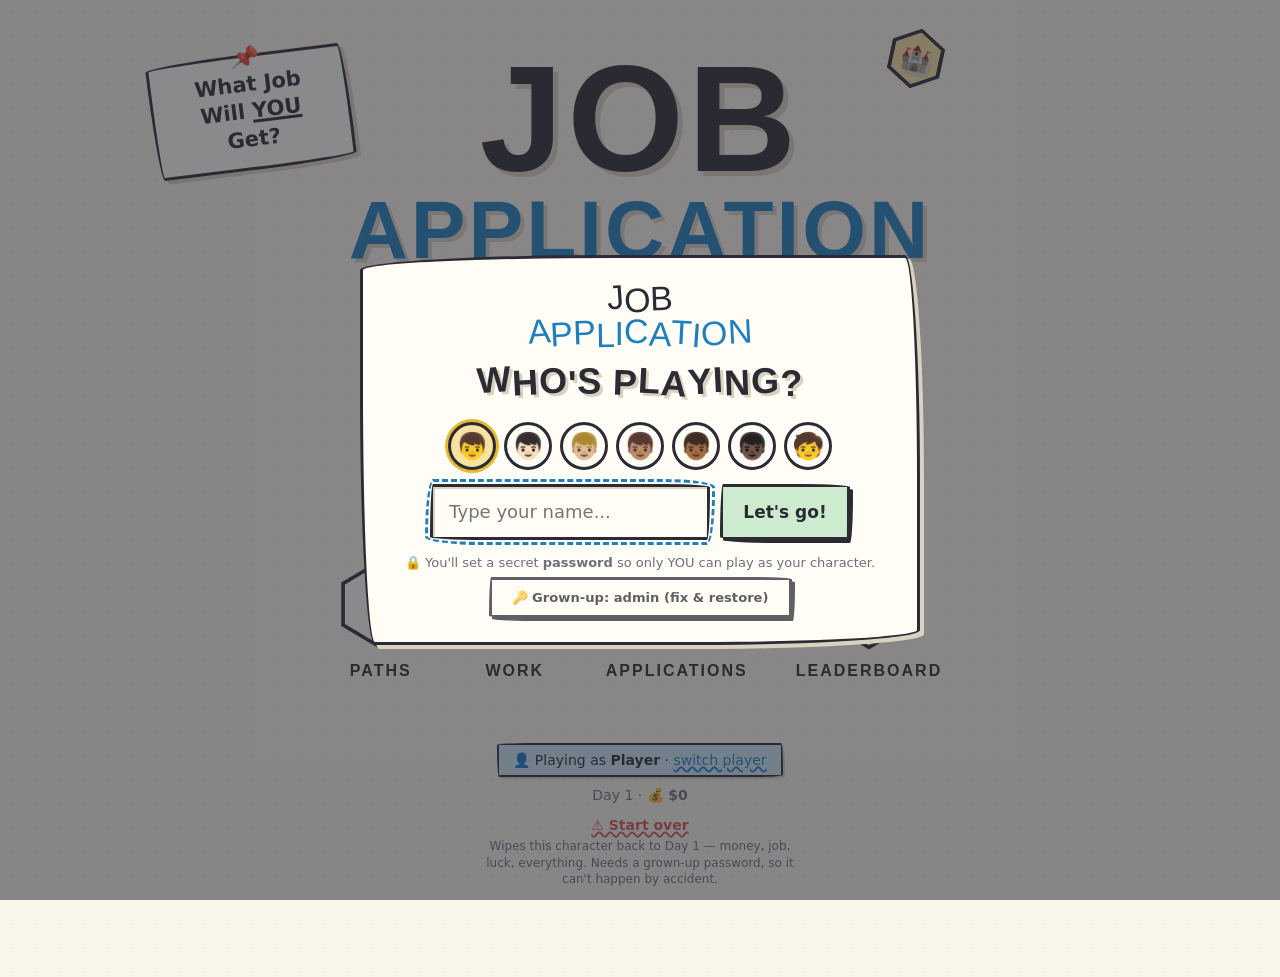
==== commit 955d7241: "Give the founders a message board and real money specials Behind the master password, the "Founder t" ====
--- a/index.html
+++ b/index.html
@@ -39,6 +39,13 @@
           <span class="hex"><span>🏆</span></span><b>LEADERBOARD</b>
         </a>
       </nav>
+
+      <div class="founder-special" id="founder-special" hidden></div>
+
+      <section class="founder-board" id="founder-board" hidden>
+        <h3 class="founder-board-title" data-spiky>📢 MESSAGE FROM THE FOUNDERS</h3>
+        <div class="founder-msgs" id="founder-msgs"></div>
+      </section>
 
       <section class="home-board" id="home-board" hidden>
         <h3 class="home-board-title" data-spiky>🏆 TOP PLAYERS</h3>
--- a/css/style.css
+++ b/css/style.css
@@ -1254,6 +1254,30 @@
 .home-board .lb-score { font-size: 15px; }
 .home-board-link { display: inline-block; margin-top: 12px; font-size: 15px; }
 
+/* ---- FOUNDER: "Message from the Founders" board + live specials ------ */
+.founder-special { width: 100%; max-width: 440px; margin: 20px auto 0; display: grid; gap: 8px; }
+.founder-special-row {
+  background: var(--money-light); border: 3px solid var(--ink); border-radius: var(--wobble);
+  padding: 10px 14px; font-size: 16px; text-align: center; box-shadow: 3px 3px 0 var(--ink);
+  animation: founder-pulse 1.6s ease-in-out infinite;
+}
+@keyframes founder-pulse { 0%, 100% { transform: rotate(-1deg); } 50% { transform: rotate(1deg) scale(1.02); } }
+@media (prefers-reduced-motion: reduce) { .founder-special-row { animation: none; } }
+
+.founder-board { width: 100%; max-width: 440px; margin: 22px auto 4px; text-align: left; }
+.founder-board-title { text-align: center; font-family: var(--font-display); font-size: 20px; letter-spacing: 1px; margin: 0 0 12px; }
+.founder-msgs { display: grid; gap: 10px; }
+.founder-msg {
+  background: var(--paper); border: 2.5px solid var(--ink); border-radius: var(--wobble-2);
+  padding: 9px 12px; box-shadow: 2px 2px 0 var(--paper-shadow);
+}
+.founder-msg.warn { background: var(--danger-light); border-color: var(--danger); }
+.founder-msg-head { display: flex; justify-content: space-between; align-items: baseline; gap: 8px; font-size: 14px; margin-bottom: 3px; }
+.founder-msg-when { font-size: 11px; color: var(--pencil); font-weight: 400; }
+.founder-msg-text { font-size: 15px; line-height: 1.35; white-space: pre-wrap; word-break: break-word; }
+.fc-card { background: var(--paper); border: 2.5px solid var(--ink); border-radius: var(--wobble-2); padding: 10px 12px; box-shadow: 2px 2px 0 var(--paper-shadow); }
+.fc-author.picked { background: var(--money-light); box-shadow: 0 0 0 2.5px var(--money); }
+
 @media (max-width: 560px) {
   .lb-row { gap: 10px; padding: 9px 12px; }
   .lb-rank { flex-basis: 34px; font-size: 18px; }
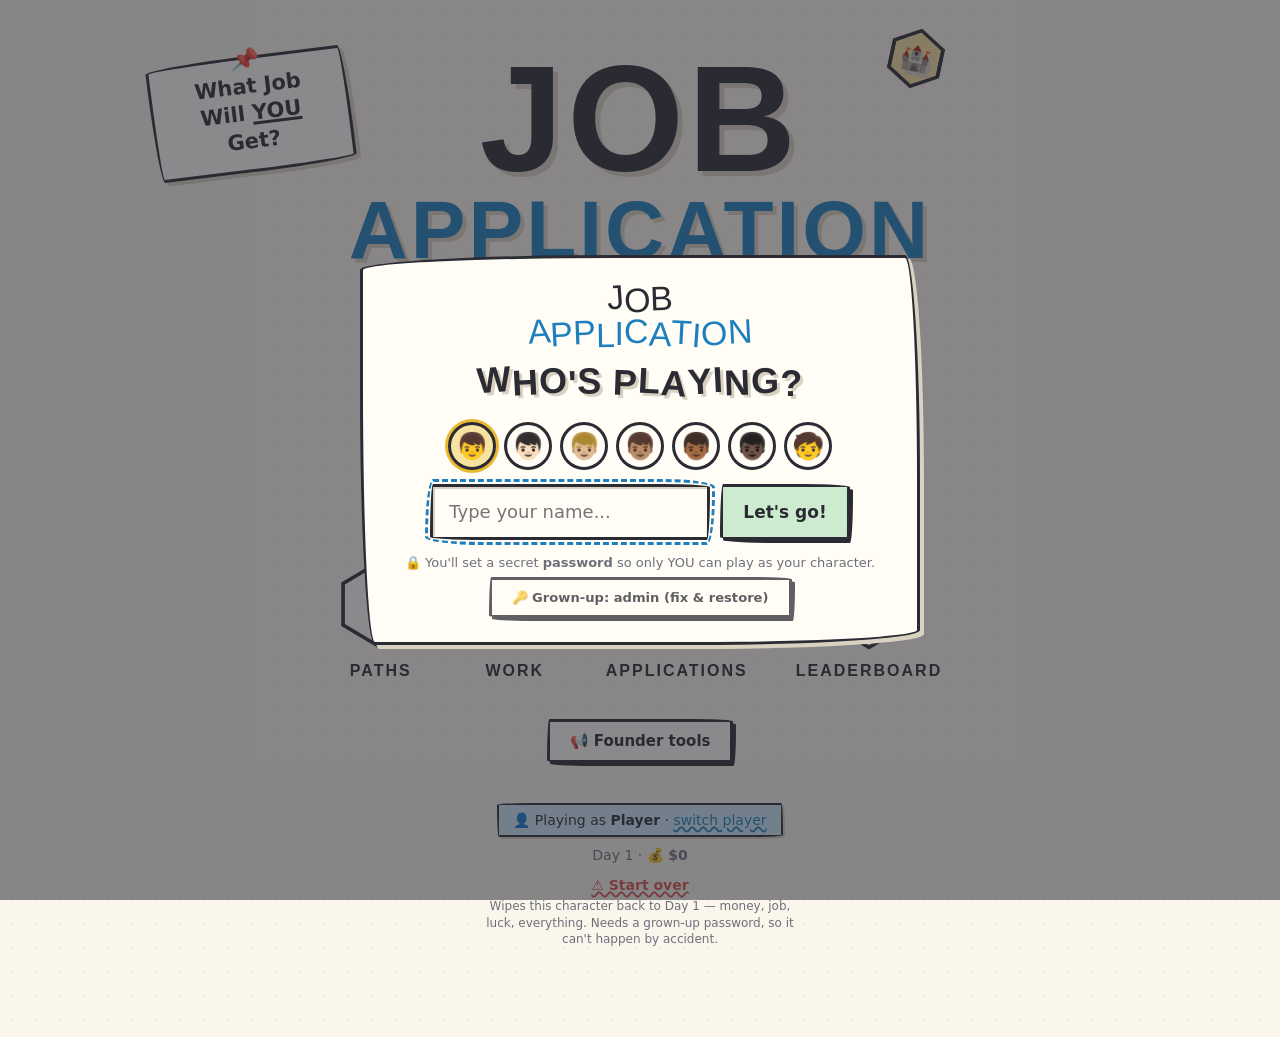
==== commit baaaf749: "Take down founder messages; founder-run specials; drop anti-click Three changes:  - Remove the "Mess" ====
--- a/index.html
+++ b/index.html
@@ -42,10 +42,7 @@
 
       <div class="founder-special" id="founder-special" hidden></div>
 
-      <section class="founder-board" id="founder-board" hidden>
-        <h3 class="founder-board-title" data-spiky>📢 MESSAGE FROM THE FOUNDERS</h3>
-        <div class="founder-msgs" id="founder-msgs"></div>
-      </section>
+      <button class="btn home-founder" id="home-founder" type="button" hidden>📢 Founder tools</button>
 
       <section class="home-board" id="home-board" hidden>
         <h3 class="home-board-title" data-spiky>🏆 TOP PLAYERS</h3>
--- a/css/style.css
+++ b/css/style.css
@@ -1264,19 +1264,10 @@
 @keyframes founder-pulse { 0%, 100% { transform: rotate(-1deg); } 50% { transform: rotate(1deg) scale(1.02); } }
 @media (prefers-reduced-motion: reduce) { .founder-special-row { animation: none; } }
 
-.founder-board { width: 100%; max-width: 440px; margin: 22px auto 4px; text-align: left; }
-.founder-board-title { text-align: center; font-family: var(--font-display); font-size: 20px; letter-spacing: 1px; margin: 0 0 12px; }
-.founder-msgs { display: grid; gap: 10px; }
-.founder-msg {
-  background: var(--paper); border: 2.5px solid var(--ink); border-radius: var(--wobble-2);
-  padding: 9px 12px; box-shadow: 2px 2px 0 var(--paper-shadow);
-}
-.founder-msg.warn { background: var(--danger-light); border-color: var(--danger); }
-.founder-msg-head { display: flex; justify-content: space-between; align-items: baseline; gap: 8px; font-size: 14px; margin-bottom: 3px; }
-.founder-msg-when { font-size: 11px; color: var(--pencil); font-weight: 400; }
-.founder-msg-text { font-size: 15px; line-height: 1.35; white-space: pre-wrap; word-break: break-word; }
+.home-founder { margin: 16px auto 0; font-size: 15px; }
 .fc-card { background: var(--paper); border: 2.5px solid var(--ink); border-radius: var(--wobble-2); padding: 10px 12px; box-shadow: 2px 2px 0 var(--paper-shadow); }
-.fc-author.picked { background: var(--money-light); box-shadow: 0 0 0 2.5px var(--money); }
+.fc-color { border: 2.5px solid var(--ink); border-radius: 50%; cursor: pointer; font-size: 16px; line-height: 1; }
+.fc-color.picked { box-shadow: 0 0 0 3px var(--ink); }
 
 @media (max-width: 560px) {
   .lb-row { gap: 10px; padding: 9px 12px; }
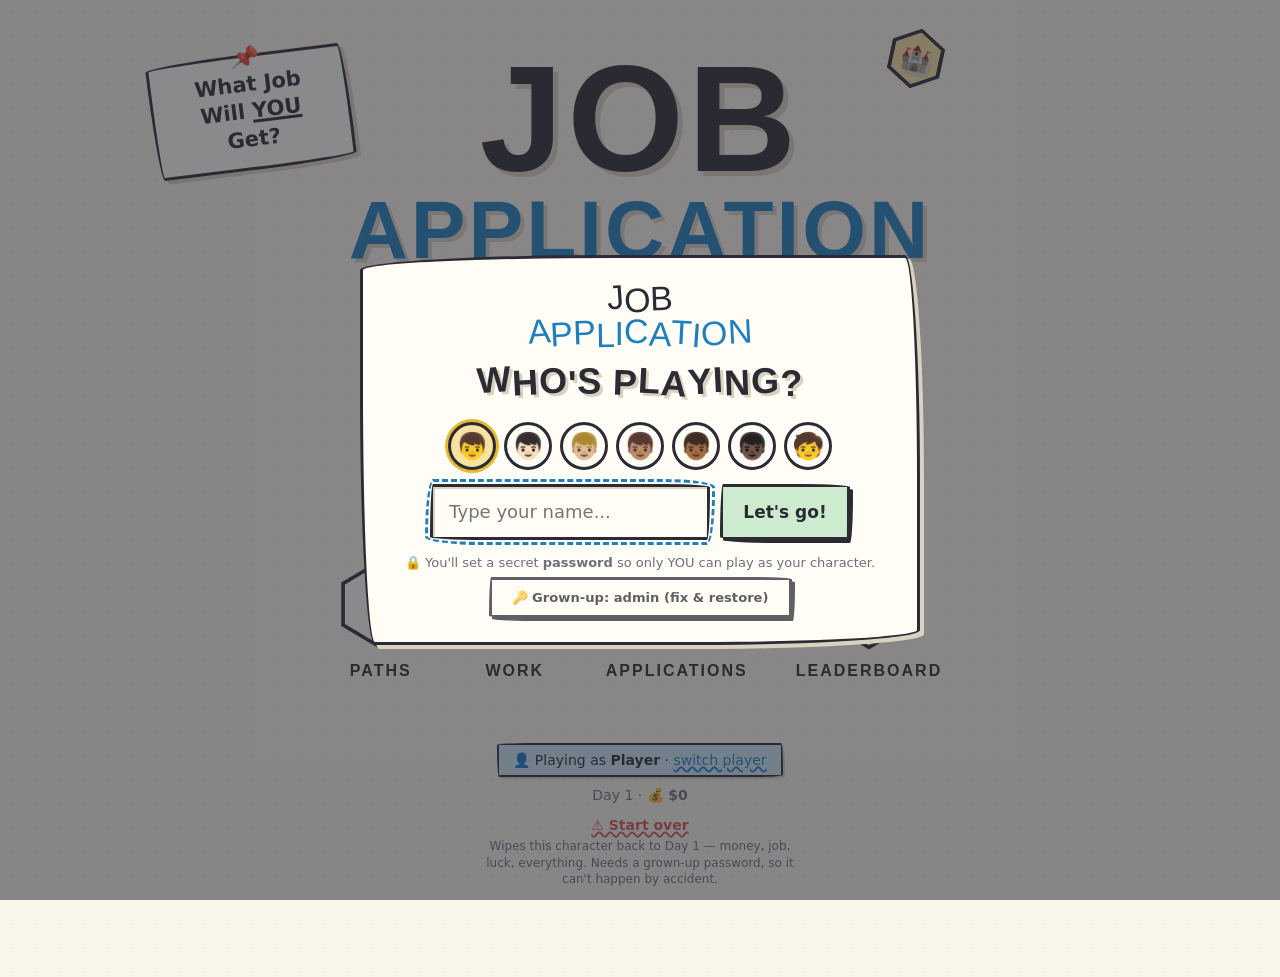
==== commit 6457fd12: "Take away the founder-tools home button (showed for everyone) The "Founder tools" button was meant t" ====
--- a/index.html
+++ b/index.html
@@ -41,8 +41,6 @@
       </nav>
 
       <div class="founder-special" id="founder-special" hidden></div>
-
-      <button class="btn home-founder" id="home-founder" type="button" hidden>📢 Founder tools</button>
 
       <section class="home-board" id="home-board" hidden>
         <h3 class="home-board-title" data-spiky>🏆 TOP PLAYERS</h3>
--- a/css/style.css
+++ b/css/style.css
@@ -1264,7 +1264,6 @@
 @keyframes founder-pulse { 0%, 100% { transform: rotate(-1deg); } 50% { transform: rotate(1deg) scale(1.02); } }
 @media (prefers-reduced-motion: reduce) { .founder-special-row { animation: none; } }
 
-.home-founder { margin: 16px auto 0; font-size: 15px; }
 .fc-card { background: var(--paper); border: 2.5px solid var(--ink); border-radius: var(--wobble-2); padding: 10px 12px; box-shadow: 2px 2px 0 var(--paper-shadow); }
 .fc-color { border: 2.5px solid var(--ink); border-radius: 50%; cursor: pointer; font-size: 16px; line-height: 1; }
 .fc-color.picked { box-shadow: 0 0 0 3px var(--ink); }
